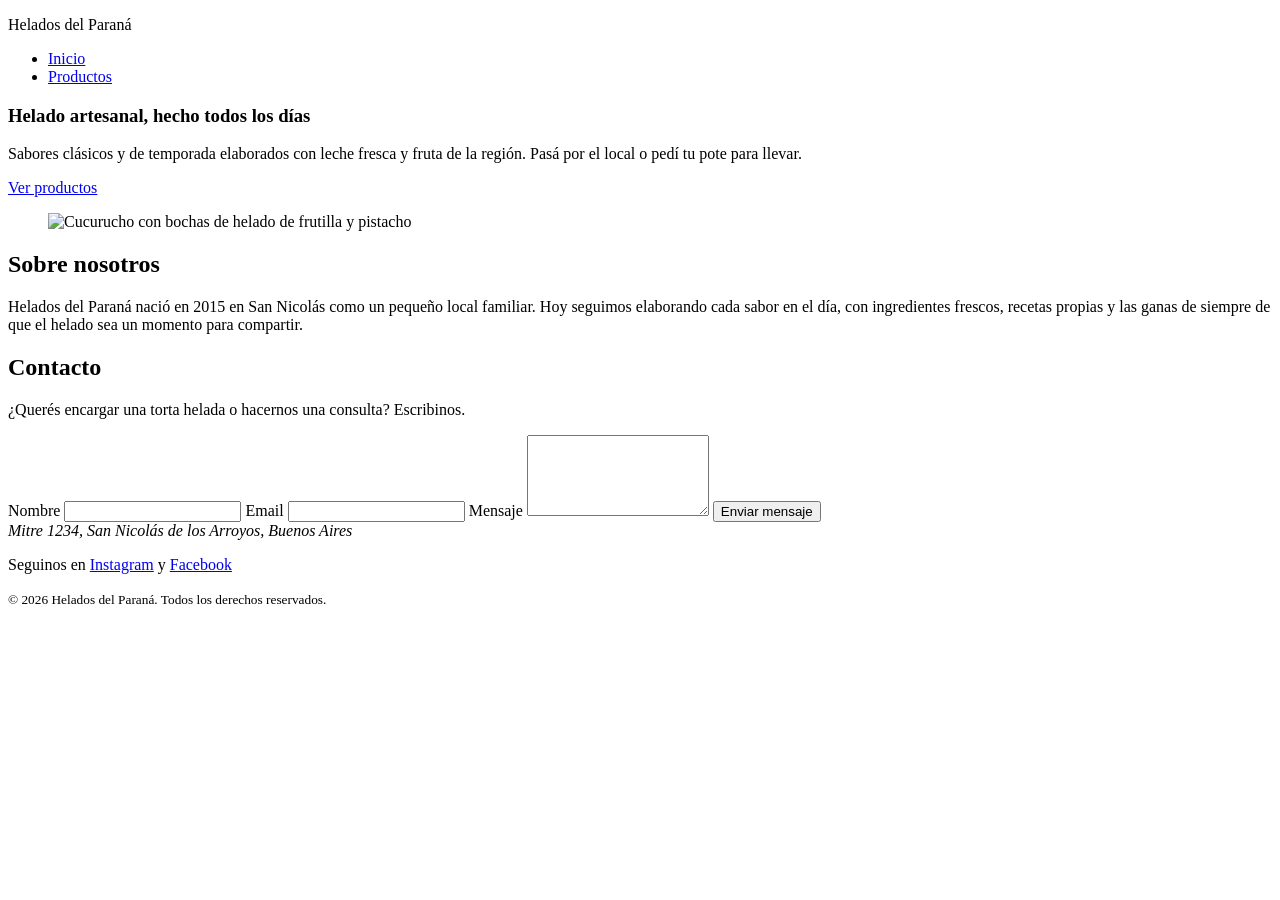
==== index.html @ f658b0cd "Agrego landing con header, hero, sobre nosotros y contacto" ====
<!DOCTYPE html>
<html lang="es">
<head>
  <meta charset="UTF-8">
  <meta name="viewport" content="width=device-width, initial-scale=1">
  <meta name="description" content="Heladería artesanal en San Nicolás de los Arroyos.">
  <title>Helados del Paraná | Heladería artesanal en San Nicolás</title>
  <link rel="icon" href="img/favicon.ico" sizes="any">
  <link rel="stylesheet" href="styles/styles.css">
</head>
<body>
  <header>
    <p>Helados del Paraná</p>
    <nav aria-label="Principal">
      <ul>
        <li><a href="index.html" aria-current="page">Inicio</a></li>
        <li><a href="productos.html">Productos</a></li>
      </ul>
    </nav>
  </header>

  <main>
    <section class="hero">
      <article>
        <h1>Helado artesanal, hecho todos los días</h1>
        <p>Sabores clásicos y de temporada elaborados con leche fresca y fruta de la región. Pasá por el local o pedí tu pote para llevar.</p>
        <a class="boton" href="productos.html">Ver productos</a>
      </article>
      <figure>
        <img src="img/hero.png" alt="Cucurucho con bochas de helado de frutilla y pistacho" width="400" height="300">
      </figure>
    </section>

    <section id="nosotros">
      <h2>Sobre nosotros</h2>
      <p>Helados del Paraná nació en 2015 en San Nicolás como un pequeño local familiar. Hoy seguimos elaborando cada sabor en el día, con ingredientes frescos, recetas propias y las ganas de siempre de que el helado sea un momento para compartir.</p>
    </section>

    <section id="contacto">
      <h2>Contacto</h2>
      <p>¿Querés encargar una torta helada o hacernos una consulta? Escribinos.</p>
      <form action="#" method="get">
        <label for="nombre">Nombre</label>
        <input type="text" id="nombre" name="nombre" required>

        <label for="email">Email</label>
        <input type="email" id="email" name="email" required>

        <label for="mensaje">Mensaje</label>
        <textarea id="mensaje" name="mensaje" rows="5" required></textarea>

        <button class="boton" type="submit">Enviar mensaje</button>
      </form>
    </section>
  </main>

  <footer>
    <address>Mitre 1234, San Nicolás de los Arroyos, Buenos Aires</address>
    <p>Seguinos en <a href="https://www.instagram.com/">Instagram</a> y <a href="https://www.facebook.com/">Facebook</a></p>
    <p><small>&copy; 2026 Helados del Paraná. Todos los derechos reservados.</small></p>
  </footer>
</body>
</html>
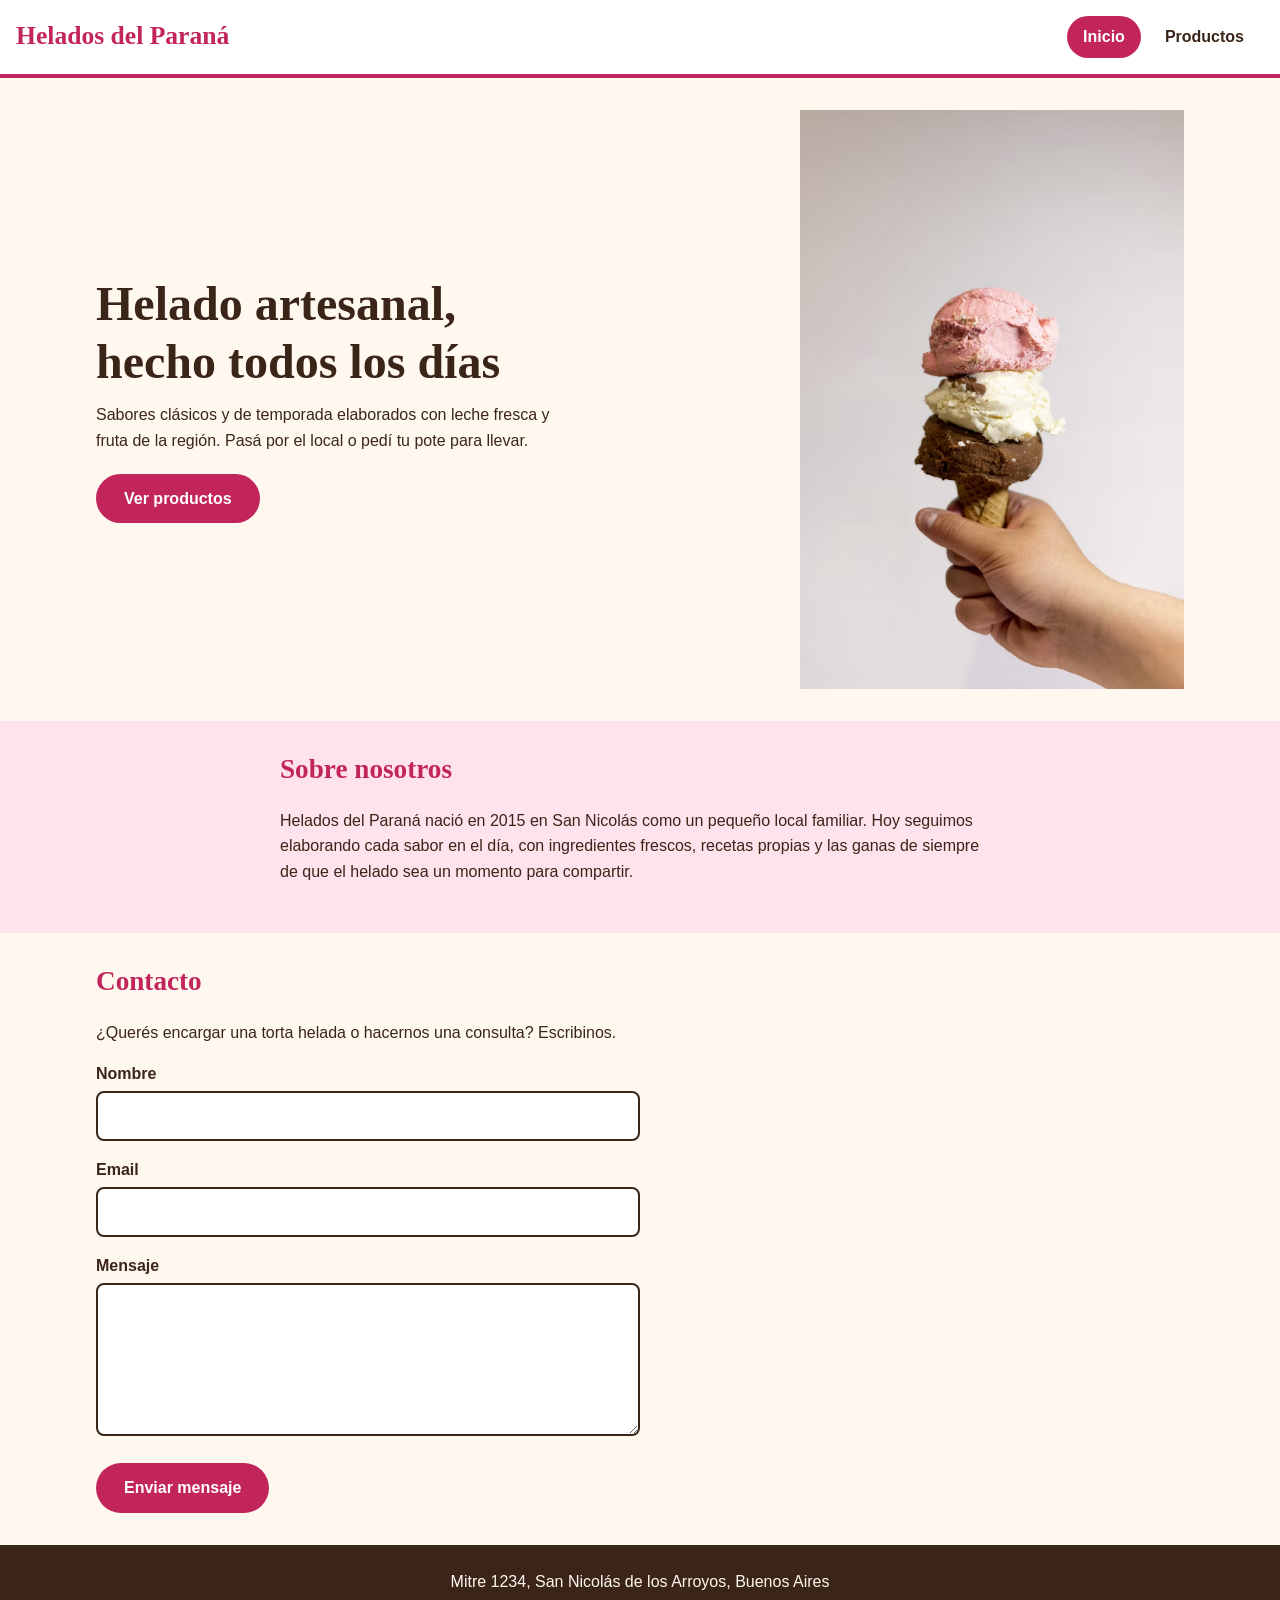
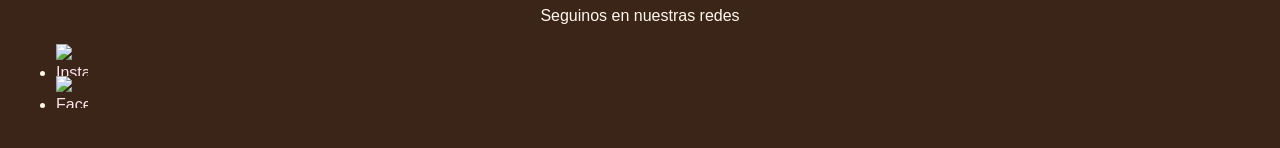
==== commit 4c2748b0: "Update footer" ====
--- a/index.html
+++ b/index.html
@@ -56,8 +56,11 @@
 
   <footer>
     <address>Mitre 1234, San Nicolás de los Arroyos, Buenos Aires</address>
-    <p>Seguinos en <a href="https://www.instagram.com/">Instagram</a> y <a href="https://www.facebook.com/">Facebook</a></p>
-    <p><small>&copy; 2026 Helados del Paraná. Todos los derechos reservados.</small></p>
+    <p>Seguinos en nuestras redes</p>
+    <ul class="redes">
+      <li><a href="https://www.instagram.com/" target="_blank" rel="noopener noreferrer"><img src="img/instagram.svg" alt="Instagram" width="32" height="32"></a></li>
+      <li><a href="https://www.facebook.com/" target="_blank" rel="noopener noreferrer"><img src="img/facebook.svg" alt="Facebook" width="32" height="32"></a></li>
+    </ul>
   </footer>
 </body>
 </html>
--- a/styles/styles.css
+++ b/styles/styles.css
@@ -0,0 +1,146 @@
+/* estilos de las dos páginas */
+:root {
+  --color-principal: #c2255c;      /* color principal */
+  --color-principal-oscuro: #9c1b49;
+  --crema: #fff8ee;
+  --cacao: #3b2418;
+  --rosa-claro: #ffe3ec;
+}
+
+*, *::before, *::after { box-sizing: border-box; }
+
+body {
+  margin: 0;
+  background: var(--crema);
+  color: var(--cacao);
+  font-family: "Trebuchet MS", Verdana, Arial, sans-serif;
+  line-height: 1.6;
+}
+
+h1, h2, h3 { font-family: Georgia, "Times New Roman", serif; line-height: 1.2; }
+img { max-width: 100%; height: auto; display: block; }
+a { color: var(--color-principal); }
+
+/* header y nav (flexbox) */
+header {
+  display: flex;
+  flex-direction: column;
+  align-items: center;
+  padding: 1rem;
+  background: #fff;
+  border-bottom: 4px solid var(--color-principal);
+}
+header p {
+  margin: 0 0 .5rem;
+  font-family: Georgia, "Times New Roman", serif;
+  font-size: 1.6rem;
+  font-weight: bold;
+  color: var(--color-principal);
+}
+nav ul { display: flex; margin: 0; padding: 0; list-style: none; }
+nav li { margin: 0 .25rem; }
+nav a {
+  display: block;
+  padding: .5rem 1rem;
+  border-radius: 999px;
+  color: var(--cacao);
+  text-decoration: none;
+  font-weight: bold;
+  transition: background-color .3s ease, color .3s ease;
+}
+nav a:hover, nav a:focus, nav a[aria-current="page"] {
+  background: var(--color-principal);
+  color: #fff;
+}
+
+/* secciones */
+main > section { padding: 2rem 1rem; max-width: 70rem; margin: 0 auto; }
+h2 { font-size: 1.7rem; margin-top: 0; color: var(--color-principal); }
+
+/* hero */
+.hero { display: flex; flex-direction: column; align-items: center; text-align: center; }
+.hero h1 { font-size: 2.2rem; margin: 0 0 .75rem; }
+.hero p { margin: 0 0 1.25rem; }
+.hero figure { margin: 1.5rem 0 0; width: 100%; max-width: 24rem; }
+
+.boton {
+  display: inline-block;
+  padding: .75rem 1.75rem;
+  border: 0;
+  border-radius: 999px;
+  background: var(--color-principal);
+  color: #fff;
+  font: inherit;
+  font-weight: bold;
+  text-decoration: none;
+  cursor: pointer;
+  transition: background-color .3s ease, transform .3s ease;
+}
+.boton:hover, .boton:focus { background: var(--color-principal-oscuro); transform: translateY(-2px); }
+
+/* sobre nosotros */
+#nosotros { background: var(--rosa-claro); max-width: none; }
+#nosotros h2, #nosotros p { max-width: 45rem; margin-left: auto; margin-right: auto; }
+
+/* formulario */
+form { max-width: 34rem; }
+label { display: block; margin: 1rem 0 .25rem; font-weight: bold; }
+input, textarea {
+  width: 100%;
+  padding: .65rem;
+  border: 2px solid var(--cacao);
+  border-radius: .5rem;
+  background: #fff;
+  color: var(--cacao);
+  font: inherit;
+}
+input:focus, textarea:focus { outline: 3px solid var(--color-principal); }
+form .boton { margin-top: 1.25rem; }
+
+/* productos (grid) */
+.categoria h2 { border-bottom: 2px solid var(--color-principal); padding-bottom: .25rem; }
+.grilla {
+  display: grid;
+  grid-template-columns: 1fr;
+  grid-gap: 1rem;
+  gap: 1rem;
+  margin: 0;
+  padding: 0;
+  list-style: none;
+}
+.grilla article {
+  height: 100%;
+  background: #fff;
+  border-radius: 1rem;
+  overflow: hidden;
+  border: 2px solid var(--rosa-claro);
+  transition: transform .3s ease, border-color .3s ease;
+}
+.grilla article:hover { transform: translateY(-6px); border-color: var(--color-principal); }
+.grilla h3 { margin: .75rem 1rem 0; font-size: 1.15rem; }
+.precio { margin: .25rem 1rem 1rem; font-weight: bold; color: var(--color-principal); }
+
+/* footer */
+footer {
+  padding: 1.5rem 1rem;
+  background: var(--cacao);
+  color: var(--crema);
+  text-align: center;
+}
+footer address { font-style: normal; margin-bottom: .5rem; }
+footer a { color: var(--rosa-claro); }
+footer p { margin: .25rem 0; }
+
+/* media query: pantallas más grandes */
+@media (min-width: 48em) {
+  header { flex-direction: row; justify-content: space-between; }
+  header p { margin: 0; }
+  .hero { flex-direction: row; justify-content: space-between; text-align: left; }
+  .hero article { max-width: 30rem; }
+  .hero figure { margin: 0 0 0 2rem; }
+  .hero h1 { font-size: 3rem; }
+  .grilla { grid-template-columns: repeat(2, 1fr); }
+}
+@media (min-width: 64em) {
+  .grilla { grid-template-columns: repeat(4, 1fr); }
+}
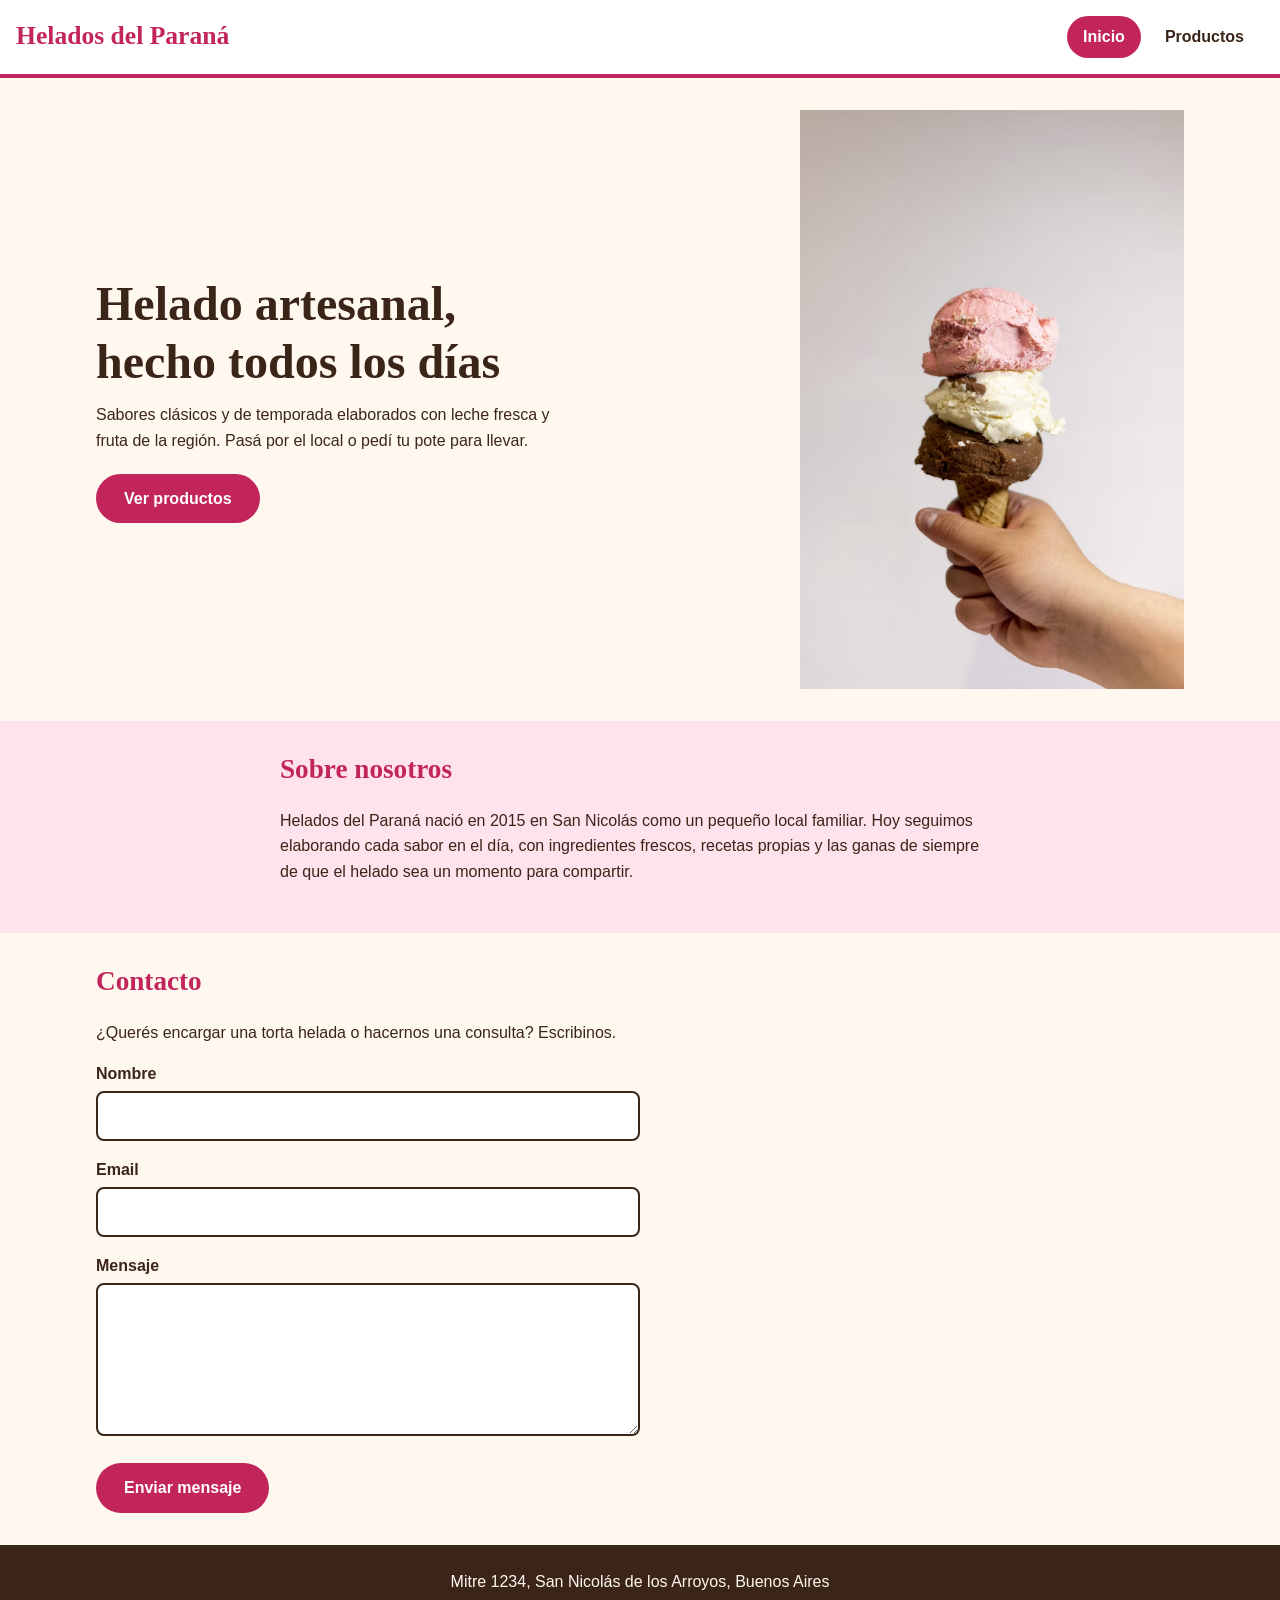
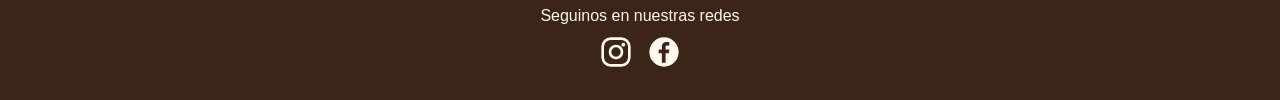
==== commit 0f48d13f: "update favicon" ====
--- a/index.html
+++ b/index.html
@@ -5,7 +5,7 @@
   <meta name="viewport" content="width=device-width, initial-scale=1">
   <meta name="description" content="Heladería artesanal en San Nicolás de los Arroyos.">
   <title>Helados del Paraná | Heladería artesanal en San Nicolás</title>
-  <link rel="icon" href="img/favicon.ico" sizes="any">
+  <link rel="icon" href="img/favicon.png" sizes="any">
   <link rel="stylesheet" href="styles/styles.css">
 </head>
 <body>
--- a/styles/styles.css
+++ b/styles/styles.css
@@ -130,6 +130,10 @@
 footer address { font-style: normal; margin-bottom: .5rem; }
 footer a { color: var(--rosa-claro); }
 footer p { margin: .25rem 0; }
+.redes { display: flex; justify-content: center; margin: .5rem 0; padding: 0; list-style: none; }
+.redes li { margin: 0 .5rem; }
+.redes a { display: block; transition: transform .3s ease, opacity .3s ease; }
+.redes a:hover, .redes a:focus { transform: scale(1.2); opacity: .8; }
 
 /* media query: pantallas más grandes */
 @media (min-width: 48em) {
